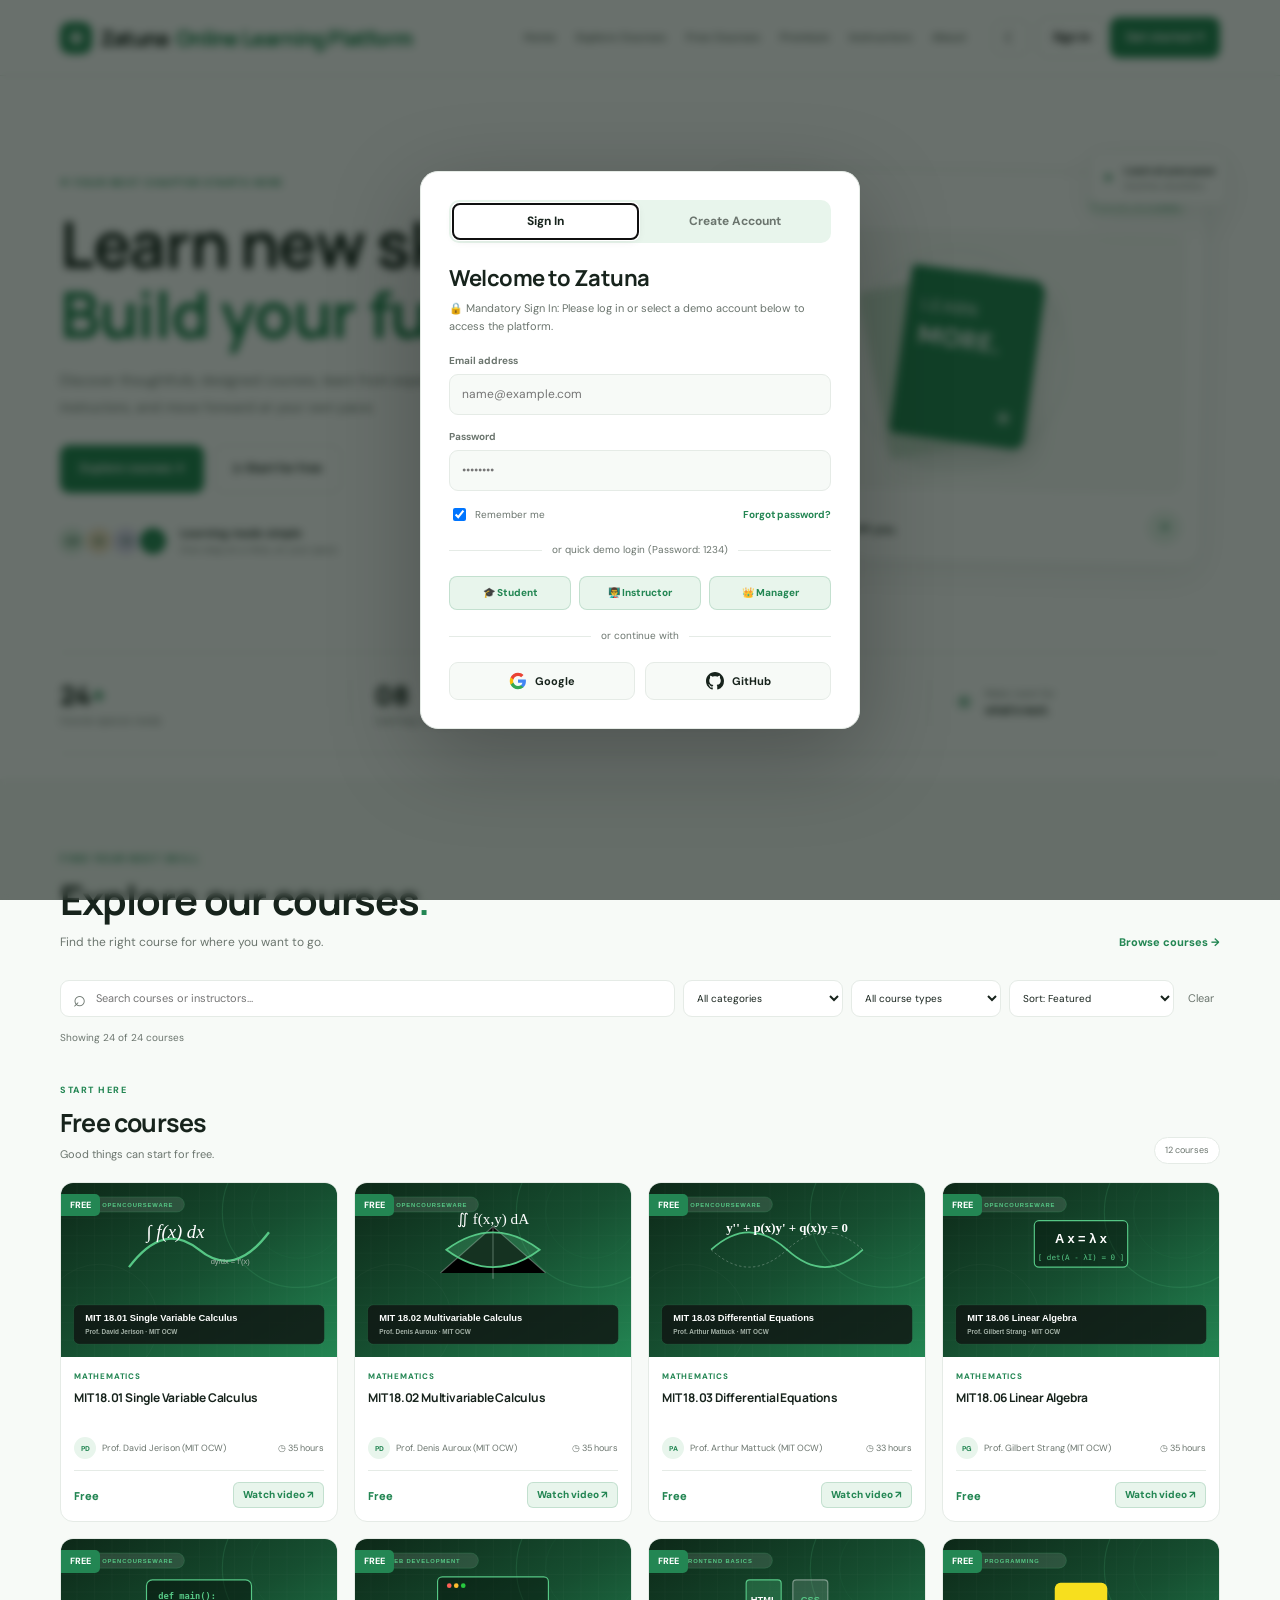
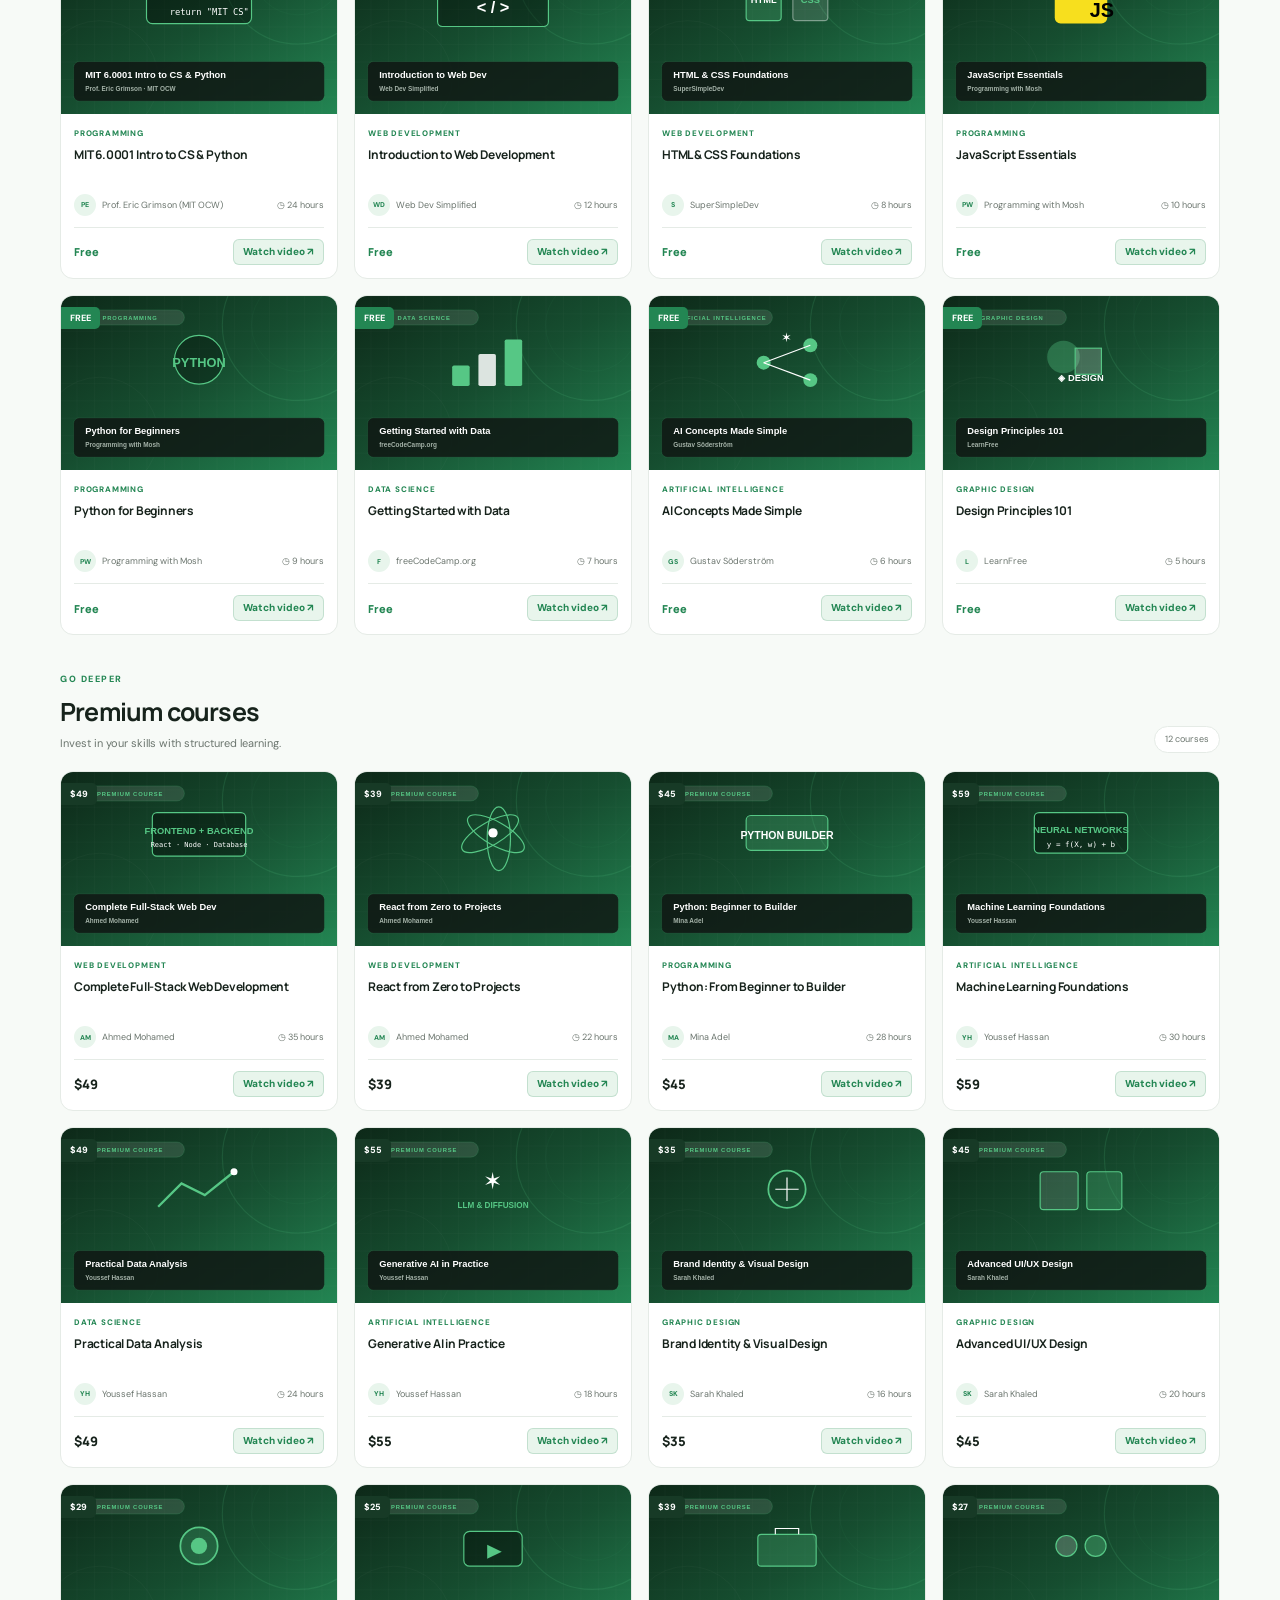
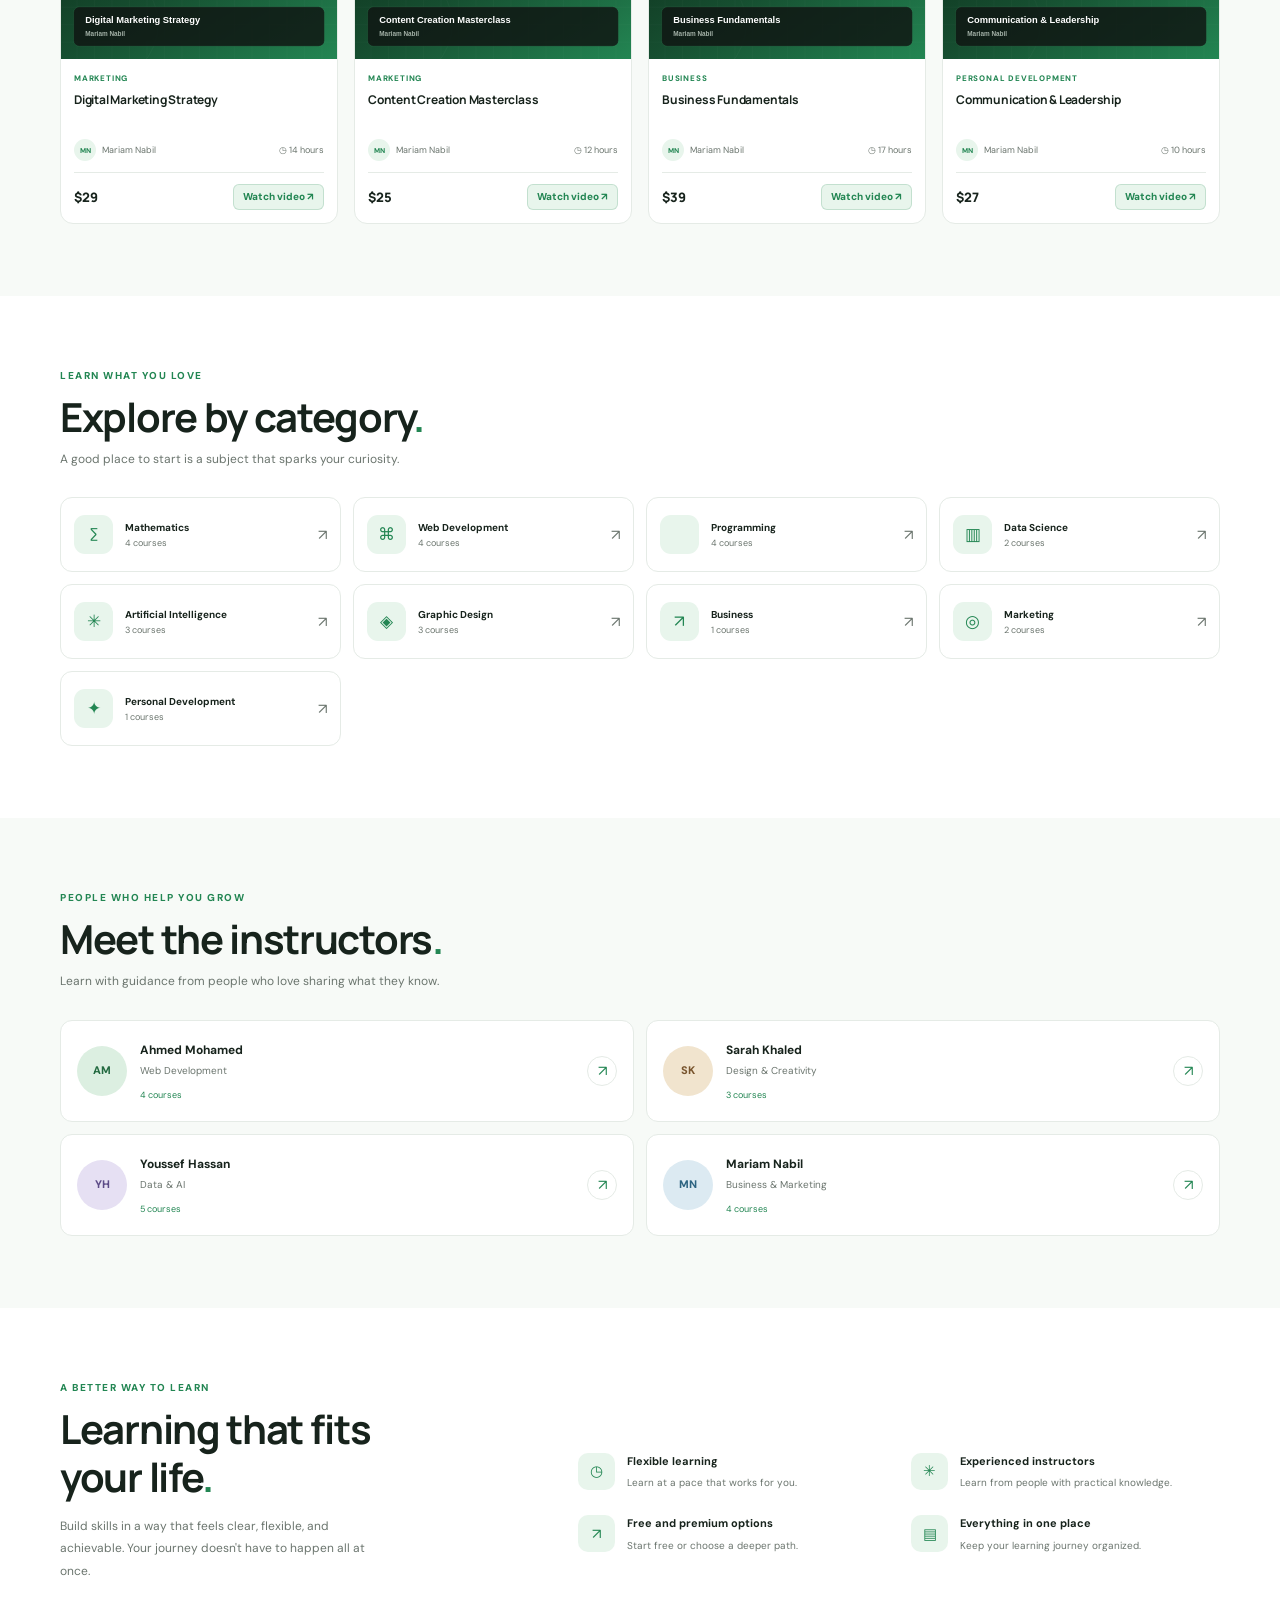
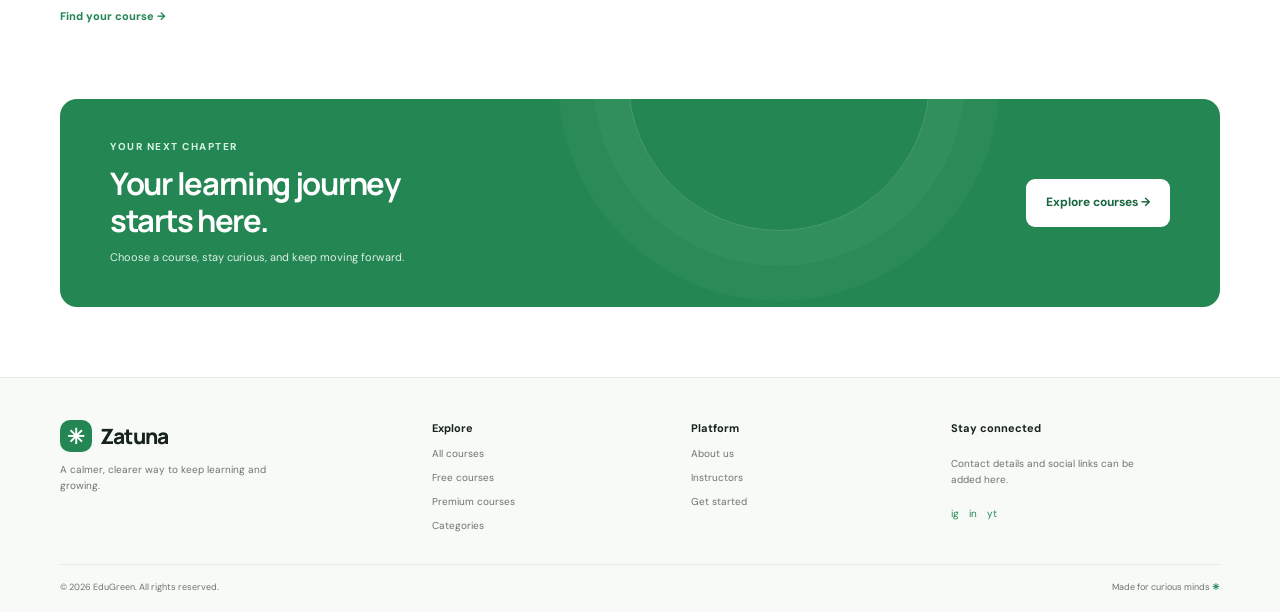
==== index.html @ 5f94d27a "Initial commit" ====
<!DOCTYPE html>
<html lang="en">
<head>
    <meta charset="utf-8">
    <meta name="viewport" content="width=device-width, initial-scale=1">

    <title>Zatuna - Online Learning Platform</title>

    <link rel="preconnect" href="https://fonts.googleapis.com">

    <link
        href="https://fonts.googleapis.com/css2?family=DM+Sans:wght@400;500;600;700&family=Manrope:wght@500;600;700;800&display=swap"
        rel="stylesheet"
    >

    <link rel="stylesheet" href="styles.css">
</head>

<body>
    <!-- Header -->
    <header class="header">
        <nav class="nav wrap">
            <a class="brand" href="#home">
                <span class="logo">✳</span>Zatuna<span>Online Learning Platform</span>
            </a>

            <button id="menuBtn" class="menu" aria-label="Toggle menu">
                ☰
            </button>

            <div id="navLinks" class="links">
                <a href="#home">Home</a>
                <a href="#courses">Explore Courses</a>
                <a href="#free-courses">Free Courses</a>
                <a href="#paid-courses">Premium</a>
                <a href="#instructors">Instructors</a>
                <a href="#about">About</a>
            </div>

            <div class="actions">
                <button id="themeBtn" class="theme" aria-label="Toggle theme">
                    ☾
                </button>

                <div id="userActions" class="userActions">
                    <button class="btn ghost auth" id="signinBtn">Sign in</button>
                    <button class="btn primary auth" id="signupBtn">Get started ↗</button>
                </div>
            </div>
        </nav>
    </header>

    <main>
        <!-- Hero Section -->
        <section class="hero wrap" id="home">
            <div>
                <div class="eyebrow">
                    ✳ YOUR NEXT CHAPTER STARTS HERE
                </div>

                <h1>
                    Learn new skills.
                    <br>
                    <em>Build your future.</em>
                </h1>

                <p class="lead">
                    Discover thoughtfully designed courses, learn from
                    experienced instructors, and move forward at your own pace.
                </p>

                <div class="heroBtns">
                    <a class="btn primary big" href="#courses">
                        Explore courses →
                    </a>

                    <a class="btn ghost big" href="#free-courses">
                        ▷ Start for free
                    </a>
                </div>

                <div class="proof">
                    <div class="avatars">
                        <i>AM</i>
                        <i>SK</i>
                        <i>YH</i>
                        <i>+</i>
                    </div>

                    <span>
                        <b>Learning made simple</b>
                        <small>One step at a time, at your pace.</small>
                    </span>
                </div>
            </div>

            <div class="heroArt">
                <div class="float f1">
                    ✦
                    <span>
                        <b>Learn at your pace</b>
                        <small>Anytime, anywhere</small>
                    </span>
                </div>

                <div class="artCard">
                    <div class="artHead">
                        YOUR LEARNING SPACE
                        <span>● OPEN TO LEARN</span>
                    </div>

                    <div class="bookArt">
                        <div class="orbit"></div>
                        <div class="bookBack"></div>

                        <div class="bookFront">
                            LEARN
                            <br>
                            <b>MORE.</b>
                            <small>✳</small>
                        </div>
                    </div>

                    <div class="artFoot">
                        <span>
                            <small>Keep growing</small>
                            <b>Your future self will thank you.</b>
                        </span>

                        <i>↗</i>
                    </div>
                </div>

                <div class="float f2">
                    ✓
                    <span>
                        <b>Small steps count</b>
                        <small>Progress over perfection</small>
                    </span>
                </div>
            </div>
        </section>

        <!-- Statistics -->
        <section class="stats wrap">
            <div>
                <b>24<span>+</span></b>
                <small>Course spaces ready</small>
            </div>

            <div>
                <b>08</b>
                <small>Learning categories</small>
            </div>

            <div>
                <b>04</b>
                <small>Instructor profiles</small>
            </div>

            <div class="statNote">
                ✳
                <span>
                    Make room for
                    <br>
                    <b>what's next.</b>
                </span>
            </div>
        </section>

        <!-- Courses Section -->
        <section id="courses" class="section courses">
            <div class="wrap">
                <div class="sectionHead">
                    <div>
                        <div class="eyebrow">FIND YOUR NEXT SKILL</div>

                        <h2>
                            Explore our courses<span>.</span>
                        </h2>

                        <p>
                            Find the right course for where you want to go.
                        </p>
                    </div>

                    <a class="textLink" href="#free-courses">
                        Browse courses →
                    </a>
                </div>

                <!-- Course Filters -->
                <div class="filters">
                    <label class="search">
                        ⌕
                        <input
                            id="search"
                            placeholder="Search courses or instructors…"
                        >
                    </label>

                    <select id="category">
                        <option value="all">All categories</option>
                    </select>

                    <select id="type">
                        <option value="all">All course types</option>
                        <option value="free">Free courses</option>
                        <option value="paid">Premium courses</option>
                    </select>

                    <select id="sort">
                        <option value="default">Sort: Featured</option>
                        <option value="title">Title: A–Z</option>
                        <option value="duration">Duration: shortest</option>
                        <option value="price-low">Price: low to high</option>
                        <option value="price-high">Price: high to low</option>
                    </select>

                    <button id="clear" class="clear">
                        Clear
                    </button>
                </div>

                <p id="summary" class="summary">
                    Showing all courses
                </p>

                <!-- Free Courses -->
                <div id="free-courses" class="courseGroup">
                    <div class="groupHead">
                        <div>
                            <label>START HERE</label>
                            <h3>Free courses</h3>
                            <p>Good things can start for free.</p>
                        </div>

                        <span id="freeCount" class="count">
                            12 courses
                        </span>
                    </div>

                    <div id="freeGrid" class="grid"></div>
                </div>

                <!-- Premium Courses -->
                <div id="paid-courses" class="courseGroup">
                    <div class="groupHead">
                        <div>
                            <label>GO DEEPER</label>
                            <h3>Premium courses</h3>
                            <p>
                                Invest in your skills with structured learning.
                            </p>
                        </div>

                        <span id="paidCount" class="count">
                            12 courses
                        </span>
                    </div>

                    <div id="paidGrid" class="grid"></div>
                </div>

                <!-- Empty Search Results -->
                <div id="empty" class="empty hidden">
                    <div>⌕</div>
                    <h3>No courses found</h3>

                    <p>
                        Try another search term or clear your filters.
                    </p>

                    <button class="btn primary" id="emptyClear">
                        Clear filters
                    </button>
                </div>
            </div>
        </section>

        <!-- Categories Section -->
        <section class="section wrap" id="categories">
            <div class="sectionHead">
                <div>
                    <div class="eyebrow">LEARN WHAT YOU LOVE</div>

                    <h2>
                        Explore by category<span>.</span>
                    </h2>

                    <p>
                        A good place to start is a subject that sparks
                        your curiosity.
                    </p>
                </div>
            </div>

            <div id="categoryGrid" class="categoryGrid"></div>
        </section>

        <!-- Instructors Section -->
        <section class="section instructors" id="instructors">
            <div class="wrap">
                <div class="sectionHead">
                    <div>
                        <div class="eyebrow">
                            PEOPLE WHO HELP YOU GROW
                        </div>

                        <h2>
                            Meet the instructors<span>.</span>
                        </h2>

                        <p>
                            Learn with guidance from people who love
                            sharing what they know.
                        </p>
                    </div>
                </div>

                <div class="instructorGrid">
                    <article>
                        <i class="av green">AM</i>

                        <div>
                            <b>Ahmed Mohamed</b>
                            <p>Web Development</p>
                            <small>4 courses</small>
                        </div>

                        <a href="#courses">↗</a>
                    </article>

                    <article>
                        <i class="av sand">SK</i>

                        <div>
                            <b>Sarah Khaled</b>
                            <p>Design &amp; Creativity</p>
                            <small>3 courses</small>
                        </div>

                        <a href="#courses">↗</a>
                    </article>

                    <article>
                        <i class="av lilac">YH</i>

                        <div>
                            <b>Youssef Hassan</b>
                            <p>Data &amp; AI</p>
                            <small>5 courses</small>
                        </div>

                        <a href="#courses">↗</a>
                    </article>

                    <article>
                        <i class="av blue">MN</i>

                        <div>
                            <b>Mariam Nabil</b>
                            <p>Business &amp; Marketing</p>
                            <small>4 courses</small>
                        </div>

                        <a href="#courses">↗</a>
                    </article>
                </div>
            </div>
        </section>

        <!-- About and Benefits -->
        <section class="section wrap benefits" id="about">
            <div>
                <div class="eyebrow">A BETTER WAY TO LEARN</div>

                <h2>
                    Learning that fits
                    <br>
                    your life<span>.</span>
                </h2>

                <p>
                    Build skills in a way that feels clear, flexible,
                    and achievable. Your journey doesn't have to happen
                    all at once.
                </p>

                <a class="textLink" href="#courses">
                    Find your course →
                </a>
            </div>

            <div class="benefitGrid">
                <article>
                    <i>◷</i>

                    <span>
                        <b>Flexible learning</b>
                        <small>Learn at a pace that works for you.</small>
                    </span>
                </article>

                <article>
                    <i>✳</i>

                    <span>
                        <b>Experienced instructors</b>
                        <small>
                            Learn from people with practical knowledge.
                        </small>
                    </span>
                </article>

                <article>
                    <i>↗</i>

                    <span>
                        <b>Free and premium options</b>
                        <small>
                            Start free or choose a deeper path.
                        </small>
                    </span>
                </article>

                <article>
                    <i>▤</i>

                    <span>
                        <b>Everything in one place</b>
                        <small>
                            Keep your learning journey organized.
                        </small>
                    </span>
                </article>
            </div>
        </section>

        <!-- Call to Action -->
        <section id="signup" class="wrap cta">
            <div>
                <div class="eyebrow">YOUR NEXT CHAPTER</div>

                <h2>
                    Your learning journey
                    <br>
                    starts here.
                </h2>

                <p>
                    Choose a course, stay curious, and keep moving forward.
                </p>
            </div>

            <a href="#courses" class="btn white big">
                Explore courses →
            </a>
        </section>
    </main>

    <!-- Footer -->
    <footer>
        <div class="wrap footer">
            <div>
                <a class="brand" href="#home">
                    <span class="logo">✳</span>Zatuna<span></span>
                </a>

                <p>
                    A calmer, clearer way to keep learning and growing.
                </p>
            </div>

            <div>
                <b>Explore</b>
                <a href="#courses">All courses</a>
                <a href="#free-courses">Free courses</a>
                <a href="#paid-courses">Premium courses</a>
                <a href="#categories">Categories</a>
            </div>

            <div>
                <b>Platform</b>
                <a href="#about">About us</a>
                <a href="#instructors">Instructors</a>
                <a href="#signup">Get started</a>
            </div>

            <div>
                <b>Stay connected</b>

                <p>
                    Contact details and social links can be added here.
                </p>

                <span class="socials">ig　in　yt</span>
            </div>
        </div>

        <div class="wrap footBottom">
            <span>© 2026 EduGreen. All rights reserved.</span>

            <span>
                Made for curious minds
                <b>✳</b>
            </span>
        </div>
    </footer>

    <!-- Course Dialog -->
    <dialog id="dialog">
        <button id="closeDialog" class="close">×</button>
        <div id="dialogContent"></div>
    </dialog>

    <!-- Authentication Dialog -->
    <dialog id="authDialog" class="authDialog">
        <button id="closeAuthDialog" class="close">×</button>
        <div class="authHeader">
            <div class="authTabs">
                <button type="button" id="tabSignin" class="authTab active">Sign In</button>
                <button type="button" id="tabSignup" class="authTab">Create Account</button>
            </div>
        </div>

        <!-- Sign In Form -->
        <form id="signinForm" class="authForm">
            <h3>Welcome to Zatuna</h3>
            <p class="authSub">🔒 Mandatory Sign In: Please log in or select a demo account below to access the platform.</p>
            
            <label class="inputField">
                <span>Email address</span>
                <input type="email" id="signinEmail" placeholder="name@example.com" required>
            </label>

            <label class="inputField">
                <span>Password</span>
                <input type="password" id="signinPassword" placeholder="••••••••" required>
            </label>

            <div class="authMeta">
                <label class="checkboxLabel">
                    <input type="checkbox" id="rememberMe" checked>
                    <span>Remember me</span>
                </label>
                <a href="#" id="forgotPassword" class="authLink">Forgot password?</a>
            </div>

            <div class="authDivider"><span>or quick demo login (Password: 1234)</span></div>

            <div class="demoAccounts">
                <div class="demoBtns">
                    <button type="button" class="demoBtn" data-email="student@zatuna.com" data-name="Student User" data-role="Student">🎓 Student</button>
                    <button type="button" class="demoBtn" data-email="instructor@zatuna.com" data-name="Instructor User" data-role="Instructor">👨‍🏫 Instructor</button>
                    <button type="button" class="demoBtn" data-email="manager@zatuna.com" data-name="Manager User" data-role="Manager">👑 Manager</button>
                </div>
            </div>

            <div class="authDivider"><span>or continue with</span></div>

            <div class="socialBtns">
                <button type="button" class="socialBtn" id="googleLogin">
                    <svg width="18" height="18" viewBox="0 0 24 24"><path fill="#4285F4" d="M22.56 12.25c0-.78-.07-1.53-.2-2.25H12v4.26h5.92c-.26 1.37-1.04 2.53-2.21 3.31v2.77h3.57c2.08-1.92 3.28-4.74 3.28-8.09z"/><path fill="#34A853" d="M12 23c2.97 0 5.46-.98 7.28-2.66l-3.57-2.77c-.98.66-2.23 1.06-3.71 1.06-2.86 0-5.29-1.93-6.16-4.53H2.18v2.84C3.99 20.53 7.7 23 12 23z"/><path fill="#FBBC05" d="M5.84 14.09c-.22-.66-.35-1.36-.35-2.09s.13-1.43.35-2.09V7.06H2.18C1.43 8.55 1 10.22 1 12s.43 3.45 1.18 4.94l2.85-2.22.81-.63z"/><path fill="#EA4335" d="M12 5.38c1.62 0 3.06.56 4.21 1.64l3.15-3.15C17.45 2.09 14.97 1 12 1 7.7 1 3.99 3.47 2.18 7.06l3.66 2.84c.87-2.6 3.3-4.52 6.16-4.52z"/></svg>
                    Google
                </button>
                <button type="button" class="socialBtn" id="githubLogin">
                    <svg width="18" height="18" viewBox="0 0 24 24" fill="currentColor"><path d="M12 0C5.37 0 0 5.37 0 12c0 5.31 3.435 9.795 8.205 11.385.6.105.825-.255.825-.57 0-.285-.015-1.23-.015-2.235-3.015.555-3.795-.735-4.035-1.41-.135-.345-.72-1.41-1.23-1.695-.42-.225-1.02-.78-.015-.795.945-.015 1.62.87 1.845 1.23 1.08 1.815 2.805 1.305 3.495.99.105-.78.42-1.305.765-1.605-2.67-.3-5.46-1.335-5.46-5.925 0-1.305.465-2.385 1.23-3.225-.12-.3-.54-1.53.12-3.18 0 0 1.005-.315 3.3 1.23.96-.27 1.98-.405 3-.405s2.04.135 3 .405c2.295-1.56 3.3-1.23 3.3-1.23.66 1.65.24 2.88.12 3.18.765.84 1.23 1.905 1.23 3.225 0 4.605-2.805 5.625-5.475 5.925.435.375.81 1.095.81 2.22 0 1.605-.015 2.895-.015 3.3 0 .315.225.69.825.57A12.02 12.02 0 0024 12c0-6.63-5.37-12-12-12z"/></svg>
                    GitHub
                </button>
            </div>
        </form>

        <!-- Sign Up Form -->
        <form id="signupForm" class="authForm hidden">
            <h3>Create your account</h3>
            <p class="authSub">Start learning with free and premium courses.</p>
            
            <label class="inputField">
                <span>Full Name</span>
                <input type="text" id="signupName" placeholder="e.g. Omar Ahmed" required>
            </label>

            <label class="inputField">
                <span>Email address</span>
                <input type="email" id="signupEmail" placeholder="name@example.com" required>
            </label>

            <label class="inputField">
                <span>Password</span>
                <input type="password" id="signupPassword" placeholder="At least 6 characters" required minlength="6">
            </label>

            <button type="submit" class="btn primary big fullWidth">Create Account →</button>
        </form>
    </dialog>

    <!-- Toast Notification -->
    <div id="toast" class="toast"></div>

    <!-- JavaScript Files -->
    <script src="courses.js"></script>
    <script src="app.js"></script>
</body>
</html>
---- styles.css ----
* {
    box-sizing: border-box;
}

:root {
    --bg: #fff;
    --soft: #f7faf7;
    --card: #fff;
    --text: #17231c;
    --muted: #6b756e;
    --green: #238653;
    --darkgreen: #17663f;
    --pale: #e8f5ec;
    --border: #e5ebe6;
    --shadow: 0 12px 35px #1b3e2712;
    --header: #ffffffed;
}

html[data-theme=dark] {
    color-scheme: dark;
    --bg: #101713;
    --soft: #151e18;
    --card: #19241d;
    --text: #f0f5f1;
    --muted: #a5b3a9;
    --green: #56c785;
    --darkgreen: #2d9d60;
    --pale: #20392a;
    --border: #29382e;
    --shadow: 0 12px 35px #0003;
    --header: #101713ed;
}

html {
    scroll-behavior: smooth;
    scroll-padding-top: 85px;
}

body {
    margin: 0;
    background: var(--bg);
    color: var(--text);
    font: 15px/1.6 "DM Sans", sans-serif;
    transition: background .2s, color .2s;
}

a {
    color: inherit;
    text-decoration: none;
}

button,
input,
select {
    font: inherit;
}

button {
    cursor: pointer;
}

.wrap {
    width: min(1160px, calc(100% - 44px));
    margin: auto;
}

.header {
    height: 76px;
    position: sticky;
    top: 0;
    z-index: 10;
    background: var(--header);
    backdrop-filter: blur(15px);
    border-bottom: 1px solid var(--border);
}

.nav {
    height: 100%;
    display: flex;
    align-items: center;
    gap: 26px;
}

.brand {
    display: inline-flex;
    align-items: center;
    gap: 8px;
    font: 800 21px Manrope, sans-serif;
    letter-spacing: -.8px;
    white-space: nowrap;
}

.brand > span:last-child {
    color: var(--green);
}

.logo {
    width: 32px;
    height: 32px;
    border-radius: 10px;
    background: var(--green);
    color: white;
    display: grid;
    place-items: center;
}

.links {
    display: flex;
    gap: 20px;
    margin-left: auto;
}

.links a {
    font-size: 11px;
    font-weight: 700;
    color: var(--muted);
}

.links a:hover {
    color: var(--green);
}

.actions {
    display: flex;
    gap: 8px;
    align-items: center;
}

.btn {
    display: inline-flex;
    align-items: center;
    justify-content: center;
    gap: 10px;
    padding: 10px 15px;
    border: 1px solid transparent;
    border-radius: 9px;
    font-size: 12px;
    font-weight: 700;
    transition: .2s;
}

.btn:hover {
    transform: translateY(-2px);
}

.primary {
    background: var(--green);
    color: white;
}

.primary:hover {
    background: var(--darkgreen);
}

.ghost {
    background: var(--card);
    border-color: var(--border);
}

.ghost:hover {
    border-color: var(--green);
    color: var(--green);
}

.big {
    padding: 13px 19px;
}

.theme,
.menu {
    border: 1px solid var(--border);
    background: var(--card);
    color: var(--text);
    border-radius: 9px;
    width: 37px;
    height: 37px;
}

.menu {
    display: none;
}

.hero {
    padding-top: 70px;
    padding-bottom: 65px;
    display: grid;
    grid-template-columns: 1fr .92fr;
    gap: 65px;
    align-items: center;
    min-height: 560px;
}

.eyebrow {
    font-size: 10px;
    letter-spacing: 1.5px;
    font-weight: 800;
    color: var(--green);
}

h1,
h2,
h3 {
    font-family: Manrope, sans-serif;
    letter-spacing: -1.3px;
}

h1 {
    font-size: clamp(42px, 5.2vw, 64px);
    line-height: 1.1;
    margin: 18px 0;
}

h1 em {
    color: var(--green);
    font-style: normal;
}

.lead {
    color: var(--muted);
    max-width: 450px;
    font-size: 14px;
    line-height: 1.9;
}

.heroBtns {
    display: flex;
    gap: 10px;
    flex-wrap: wrap;
    margin-top: 25px;
}

.proof {
    display: flex;
    align-items: center;
    gap: 12px;
    margin-top: 32px;
}

.avatars {
    display: flex;
}

.avatars i {
    font-style: normal;
    font-size: 8px;
    font-weight: 800;
    background: #d7eadc;
    color: #245d3b;
    border: 2px solid var(--bg);
    width: 30px;
    height: 30px;
    border-radius: 50%;
    display: grid;
    place-items: center;
    margin-left: -3px;
}

.avatars i:nth-child(2) {
    background: #f3e2c7;
}

.avatars i:nth-child(3) {
    background: #dcd7ef;
}

.avatars i:nth-child(4) {
    background: var(--green);
    color: white;
}

.proof b,
.proof small {
    display: block;
}

.proof b {
    font-size: 11px;
}

.proof small {
    font-size: 10px;
    color: var(--muted);
}

.heroArt {
    position: relative;
    padding: 25px 15px;
}

.artCard {
    position: relative;
    background: var(--card);
    border: 1px solid var(--border);
    border-radius: 20px;
    padding: 20px;
    box-shadow: var(--shadow);
    transform: rotate(1deg);
}

.artHead {
    display: flex;
    justify-content: space-between;
    font-size: 8px;
    letter-spacing: 1px;
    color: var(--muted);
    font-weight: 800;
}

.artHead span {
    color: var(--green);
    background: var(--pale);
    padding: 4px 7px;
    border-radius: 20px;
}

.bookArt {
    height: 260px;
    margin: 17px 0;
    background: var(--soft);
    border-radius: 13px;
    display: grid;
    place-items: center;
    position: relative;
    overflow: hidden;
}

.orbit {
    width: 220px;
    height: 220px;
    border: 1px solid #23865330;
    border-radius: 50%;
    position: absolute;
}

.bookBack,
.bookFront {
    position: absolute;
    width: 135px;
    height: 170px;
    border-radius: 5px 12px 12px 5px;
    box-shadow: 8px 13px 25px #133d251c;
}

.bookBack {
    background: #c9dfce;
    transform: translate(-17px, 4px) rotate(-12deg);
}

.bookFront {
    background: var(--green);
    color: white;
    padding: 27px 15px;
    font-size: 17px;
    line-height: 1.4;
    transform: translate(10px, -3px) rotate(7deg);
    letter-spacing: 1px;
}

.bookFront b {
    font-size: 25px;
}

.bookFront small {
    position: absolute;
    bottom: 12px;
    right: 14px;
    font-size: 22px;
}

.artFoot {
    display: flex;
    justify-content: space-between;
    align-items: center;
}

.artFoot small,
.artFoot b {
    display: block;
}

.artFoot small {
    color: var(--muted);
    font-size: 9px;
}

.artFoot b {
    font-size: 11px;
}

.artFoot i {
    font-style: normal;
    background: var(--pale);
    color: var(--green);
    border-radius: 50%;
    width: 34px;
    height: 34px;
    display: grid;
    place-items: center;
}

.float {
    position: absolute;
    z-index: 2;
    background: var(--card);
    border: 1px solid var(--border);
    border-radius: 12px;
    padding: 12px;
    box-shadow: var(--shadow);
    display: flex;
    align-items: center;
    gap: 9px;
    color: var(--green);
}

.float span {
    color: var(--text);
}

.float b,
.float small {
    display: block;
}

.float b {
    font-size: 10px;
}

.float small {
    font-size: 9px;
    color: var(--muted);
}

.f1 {
    right: -8px;
    top: 4px;
}

.f2 {
    left: -8px;
    bottom: 5px;
}

.stats {
    display: grid;
    grid-template-columns: repeat(4, 1fr);
    border-block: 1px solid var(--border);
    padding: 24px 0;
}

.stats > div {
    border-right: 1px solid var(--border);
    padding: 0 25px;
    display: flex;
    flex-direction: column;
}

.stats > div:first-child {
    padding-left: 0;
}

.stats > div:last-child {
    border: 0;
}

.stats b {
    font: 800 26px Manrope;
}

.stats b span,
.sectionHead h2 span,
.benefits h2 span {
    color: var(--green);
}

.stats small {
    font-size: 10px;
    color: var(--muted);
}

.statNote {
    flex-direction: row !important;
    align-items: center;
    gap: 12px;
    color: var(--green);
    font-size: 22px;
}

.statNote span {
    font-size: 10px;
    color: var(--muted);
}

.statNote b {
    font-size: 11px;
    color: var(--text);
}

.section {
    padding: 72px 0;
}

.courses {
    background: var(--soft);
    margin-top: 25px;
}

.sectionHead {
    display: flex;
    align-items: flex-end;
    justify-content: space-between;
    gap: 20px;
    margin-bottom: 28px;
}

.sectionHead h2,
.benefits h2 {
    font-size: clamp(29px, 3.5vw, 40px);
    line-height: 1.2;
    margin: 9px 0;
}

.sectionHead p,
.benefits > div:first-child > p {
    font-size: 12px;
    color: var(--muted);
    margin: 0;
}

.textLink {
    font-size: 11px;
    font-weight: 800;
    color: var(--green);
    white-space: nowrap;
}

.filters {
    display: grid;
    grid-template-columns: minmax(200px, 1fr) 160px 150px 165px auto;
    gap: 8px;
}

.search {
    display: flex;
    align-items: center;
    gap: 8px;
    background: var(--card);
    border: 1px solid var(--border);
    border-radius: 9px;
    padding: 0 12px;
    font-size: 22px;
    color: var(--muted);
}

.search input {
    min-width: 0;
    width: 100%;
    border: 0;
    outline: 0;
    background: transparent;
    color: var(--text);
    font-size: 11px;
}

.filters select {
    min-width: 0;
    width: 100%;
    border: 1px solid var(--border);
    background: var(--card);
    color: var(--text);
    border-radius: 9px;
    padding: 0 9px;
    font-size: 10px;
}

.clear {
    background: none;
    border: 0;
    color: var(--muted);
    font-size: 11px;
}

.summary {
    font-size: 10px;
    color: var(--muted);
    margin: 13px 0 25px;
}

.courseGroup {
    margin-top: 30px;
}

.groupHead {
    display: flex;
    align-items: flex-end;
    justify-content: space-between;
    margin-bottom: 18px;
}

.groupHead label {
    font-size: 9px;
    color: var(--green);
    font-weight: 800;
    letter-spacing: 1.5px;
}

.groupHead h3 {
    font-size: 25px;
    margin: 3px 0;
    letter-spacing: -.8px;
}

.groupHead p {
    font-size: 11px;
    color: var(--muted);
    margin: 0;
}

.count {
    border: 1px solid var(--border);
    background: var(--card);
    color: var(--muted);
    border-radius: 20px;
    padding: 5px 10px;
    font-size: 9px;
}

.grid {
    display: grid;
    grid-template-columns: repeat(4, minmax(0, 1fr));
    gap: 16px;
}

.course {
    background: var(--card);
    border: 1px solid var(--border);
    border-radius: 13px;
    overflow: hidden;
    display: flex;
    flex-direction: column;
    transition: .2s;
    min-width: 0;
    cursor: pointer;
}

.course:hover {
    transform: translateY(-4px);
    box-shadow: var(--shadow);
    border-color: #23865360;
}

.courseImage {
    aspect-ratio: 1.58;
    background: var(--pale);
    position: relative;
    display: grid;
    place-items: center;
    overflow: hidden;
}

.courseImage img {
    width: 100%;
    height: 100%;
    object-fit: cover;
}

.placeholder {
    position: absolute;
    inset: 0;
    display: flex;
    flex-direction: column;
    justify-content: center;
    align-items: center;
    gap: 7px;
    background: linear-gradient(135deg, var(--pale), var(--soft));
    color: var(--green);
    text-align: center;
}

.placeholder .pic {
    font-size: 26px;
}

.placeholder b {
    font: 700 10px Manrope;
    letter-spacing: 1px;
}

.placeholder small {
    font-size: 8px;
    color: var(--muted);
}

.ribbon {
    position: absolute;
    left: 0;
    top: 11px;
    background: var(--green);
    color: white;
    border-radius: 0 5px 5px 0;
    padding: 4px 9px;
    font-size: 9px;
    font-weight: 800;
}

.ribbon.paid {
    background: #173a26;
}

.courseBody {
    padding: 13px;
    display: flex;
    flex-direction: column;
    flex: 1;
}

.cat {
    font-size: 8px;
    color: var(--green);
    font-weight: 800;
    letter-spacing: .8px;
    text-transform: uppercase;
}

.course h4 {
    font: 700 12px/1.5 Manrope;
    letter-spacing: -.2px;
    margin: 6px 0 12px;
    min-height: 36px;
}

.meta {
    display: flex;
    align-items: center;
    justify-content: space-between;
    gap: 5px;
    border-bottom: 1px solid var(--border);
    padding-bottom: 11px;
    color: var(--muted);
    font-size: 9px;
}

.teacher {
    display: flex;
    align-items: center;
    gap: 6px;
    min-width: 0;
}

.teacher i {
    font-style: normal;
    width: 22px;
    height: 22px;
    border-radius: 50%;
    background: var(--pale);
    color: var(--green);
    display: grid;
    place-items: center;
    font-size: 7px;
    font-weight: 800;
    flex-shrink: 0;
}

.teacher span {
    white-space: nowrap;
    overflow: hidden;
    text-overflow: ellipsis;
}

.duration {
    white-space: nowrap;
}

.courseFoot {
    display: flex;
    justify-content: space-between;
    align-items: center;
    padding-top: 11px;
    margin-top: auto;
    gap: 5px;
}

.price {
    font: 800 13px Manrope;
}

.price.free {
    color: var(--green);
    font-size: 11px;
}

.details,
.watchLink {
    background: var(--pale);
    border: 1px solid #23865330;
    color: var(--green);
    border-radius: 6px;
    padding: 4px 9px;
    font-size: 10px;
    font-weight: 800;
    transition: .2s;
    text-decoration: none;
    display: inline-flex;
    align-items: center;
}

.watchLink:hover {
    background: var(--green);
    color: white;
    border-color: var(--green);
}

.paidGroup {
    margin-top: 58px;
}

.empty {
    text-align: center;
    padding: 45px;
    border: 1px dashed var(--border);
    border-radius: 14px;
    background: var(--card);
}

.empty > div {
    font-size: 30px;
    color: var(--green);
}

.empty p {
    color: var(--muted);
    font-size: 12px;
}

.hidden {
    display: none !important;
}

.categoryGrid {
    display: grid;
    grid-template-columns: repeat(4, 1fr);
    gap: 12px;
}

.categoryCard {
    display: flex;
    align-items: center;
    gap: 12px;
    text-align: left;
    border: 1px solid var(--border);
    background: var(--card);
    color: var(--text);
    border-radius: 12px;
    padding: 17px 13px;
    transition: .2s;
}

.categoryCard:hover,
.categoryCard.selected {
    border-color: var(--green);
    transform: translateY(-2px);
}

.catIcon {
    width: 39px;
    height: 39px;
    border-radius: 11px;
    background: var(--pale);
    color: var(--green);
    display: grid;
    place-items: center;
    font-size: 17px;
    flex-shrink: 0;
}

.categoryCard b,
.categoryCard small {
    display: block;
}

.categoryCard b {
    font-size: 10px;
}

.categoryCard small {
    font-size: 9px;
    color: var(--muted);
}

.categoryCard > span:last-child {
    margin-left: auto;
    color: var(--muted);
}

.instructors {
    background: var(--soft);
}

.instructorGrid {
    display: grid;
    grid-template-columns: repeat(2, 1fr);
    gap: 12px;
}

.instructorGrid article {
    display: flex;
    align-items: center;
    gap: 13px;
    padding: 16px;
    border: 1px solid var(--border);
    background: var(--card);
    border-radius: 12px;
}

.av {
    width: 50px;
    height: 50px;
    display: grid;
    place-items: center;
    border-radius: 50%;
    font-style: normal;
    font-size: 11px;
    font-weight: 800;
    flex-shrink: 0;
}

.green {
    background: #dcefe1;
    color: #236a40;
}

.sand {
    background: #f1e4ce;
    color: #78542d;
}

.lilac {
    background: #e6e0f3;
    color: #5c4b87;
}

.blue {
    background: #dceaf2;
    color: #2d6481;
}

.instructorGrid b {
    font-size: 12px;
}

.instructorGrid p {
    font-size: 10px;
    color: var(--muted);
    margin: 2px 0;
}

.instructorGrid small {
    font-size: 9px;
    color: var(--green);
}

.instructorGrid a {
    margin-left: auto;
    border: 1px solid var(--border);
    color: var(--green);
    border-radius: 50%;
    width: 30px;
    height: 30px;
    display: grid;
    place-items: center;
}

.benefits {
    display: grid;
    grid-template-columns: .8fr 1.2fr;
    gap: 90px;
    align-items: center;
}

.benefits > div:first-child > p {
    line-height: 1.9;
    max-width: 330px;
    margin: 14px 0 20px;
}

.benefitGrid {
    display: grid;
    grid-template-columns: 1fr 1fr;
    gap: 24px;
}

.benefitGrid article {
    display: flex;
    gap: 12px;
}

.benefitGrid i {
    font-style: normal;
    width: 37px;
    height: 37px;
    display: grid;
    place-items: center;
    background: var(--pale);
    color: var(--green);
    border-radius: 10px;
    flex-shrink: 0;
}

.benefitGrid b,
.benefitGrid small {
    display: block;
}

.benefitGrid b {
    font-size: 11px;
}

.benefitGrid small {
    font-size: 10px;
    line-height: 1.7;
    color: var(--muted);
    margin-top: 4px;
}

.cta {
    margin-bottom: 70px;
    background: var(--green);
    color: white;
    border-radius: 17px;
    padding: 40px 50px;
    display: flex;
    justify-content: space-between;
    align-items: center;
    gap: 20px;
    position: relative;
    overflow: hidden;
}

.cta:after {
    content: "";
    position: absolute;
    right: 25%;
    top: -170px;
    width: 300px;
    height: 300px;
    border: 1px solid #ffffff2b;
    border-radius: 50%;
    box-shadow: 0 0 0 35px #ffffff08, 0 0 0 70px #ffffff08;
}

.cta .eyebrow {
    color: #d5f2df;
}

.cta h2 {
    font-size: 31px;
    line-height: 1.2;
    margin: 10px 0;
}

.cta p {
    font-size: 11px;
    color: #e0f1e5;
    margin: 0;
}

.white {
    background: white;
    color: #17663f;
    z-index: 1;
}

footer {
    background: var(--soft);
    border-top: 1px solid var(--border);
    padding: 42px 0 18px;
}

.footer {
    display: grid;
    grid-template-columns: 1.5fr 1fr 1fr 1.2fr;
    gap: 35px;
    padding-bottom: 30px;
}

.footer p,
.footer a:not(.brand) {
    font-size: 10px;
    color: var(--muted);
}

.footer p {
    max-width: 210px;
}

.footer > div:not(:first-child) {
    display: flex;
    flex-direction: column;
    align-items: flex-start;
    gap: 8px;
}

.footer > div > b {
    font-size: 11px;
}

.footer .brand {
    color: var(--text);
}

.socials {
    font-size: 10px;
    color: var(--green);
}

.footBottom {
    display: flex;
    justify-content: space-between;
    border-top: 1px solid var(--border);
    padding-top: 15px;
    color: var(--muted);
    font-size: 9px;
}

.footBottom b {
    color: var(--green);
}

dialog {
    width: min(510px, calc(100% - 28px));
    border: 1px solid var(--border);
    border-radius: 15px;
    background: var(--card);
    color: var(--text);
    padding: 28px;
    box-shadow: 0 25px 90px #0004;
}

dialog::backdrop {
    background: #06120a99;
    backdrop-filter: blur(4px);
}

.close {
    float: right;
    border: 0;
    border-radius: 50%;
    background: var(--soft);
    color: var(--text);
    font-size: 22px;
    width: 30px;
    height: 30px;
}

.dialogArt {
    height: 130px;
    display: grid;
    place-items: center;
    border-radius: 10px;
    background: var(--pale);
    color: var(--green);
    font-size: 32px;
    margin-bottom: 18px;
}

.dialogText {
    font-size: 12px;
    color: var(--muted);
    line-height: 1.8;
}

.toast {
    position: fixed;
    bottom: 20px;
    left: 50%;
    transform: translate(-50%, 15px);
    opacity: 0;
    pointer-events: none;
    background: var(--text);
    color: var(--bg);
    padding: 10px 15px;
    border-radius: 9px;
    font-size: 11px;
    z-index: 30;
    transition: .2s;
}

.toast.show {
    opacity: 1;
    transform: translate(-50%, 0);
}

@media (max-width: 1050px) {
    .links {
        gap: 12px;
    }

    .links a {
        font-size: 10px;
    }

    .nav {
        gap: 15px;
    }

    .auth {
        padding: 8px 10px;
    }

    .grid {
        grid-template-columns: repeat(3, minmax(0, 1fr));
    }

    .filters {
        grid-template-columns: 1fr 1fr 1fr;
    }

    .search {
        grid-column: span 3;
    }

    .clear {
        min-height: 35px;
    }

    .hero {
        gap: 30px;
    }

    .benefits {
        gap: 45px;
    }
}

@media (max-width: 780px) {
    .wrap {
        width: calc(100% - 34px);
    }

    .header {
        height: 67px;
    }

    .menu {
        display: block;
        margin-left: auto;
        font-size: 18px;
    }

    .links {
        display: none;
        position: absolute;
        top: 66px;
        left: 0;
        right: 0;
        background: var(--bg);
        padding: 14px 24px 18px;
        border-bottom: 1px solid var(--border);
        box-shadow: var(--shadow);
        flex-direction: column;
        gap: 0;
    }

    .links.open {
        display: flex;
    }

    .links a {
        padding: 10px 0;
        font-size: 13px;
    }

    .auth {
        display: none;
    }

    .hero {
        grid-template-columns: 1fr;
        padding-top: 45px;
        gap: 25px;
    }

    .heroArt {
        width: min(100%, 470px);
        margin: auto;
    }

    .bookArt {
        height: 220px;
    }

    .stats {
        grid-template-columns: repeat(2, 1fr);
        row-gap: 18px;
    }

    .stats > div {
        padding: 0 15px;
    }

    .stats > div:nth-child(2) {
        border-right: 0;
    }

    .stats > div:nth-child(3) {
        padding-left: 0;
    }

    .section {
        padding: 52px 0;
    }

    .grid {
        grid-template-columns: repeat(2, minmax(0, 1fr));
        gap: 12px;
    }

    .categoryGrid {
        grid-template-columns: repeat(2, 1fr);
    }

    .benefits {
        grid-template-columns: 1fr;
        gap: 30px;
    }

    .footer {
        grid-template-columns: repeat(2, 1fr);
        gap: 25px;
    }

    .cta {
        padding: 32px 28px;
    }

    .sectionHead {
        align-items: flex-start;
    }
}

@media (max-width: 480px) {
    .wrap {
        width: calc(100% - 28px);
    }

    .brand {
        font-size: 19px;
    }

    .hero {
        padding-top: 36px;
    }

    h1 {
        font-size: 41px;
    }

    .lead {
        font-size: 13px;
    }

    .big {
        padding: 11px 13px;
        font-size: 11px;
    }

    .heroArt {
        padding: 17px 8px;
    }

    .artCard {
        padding: 14px;
    }

    .bookArt {
        height: 200px;
    }

    .bookFront,
    .bookBack {
        width: 115px;
        height: 145px;
    }

    .bookFront {
        font-size: 14px;
    }

    .bookFront b {
        font-size: 21px;
    }

    .float {
        padding: 9px;
    }

    .f1 {
        right: -5px;
    }

    .f2 {
        left: -5px;
    }

    .float b {
        font-size: 9px;
    }

    .float small {
        font-size: 8px;
    }

    .stats > div {
        padding: 0 10px;
    }

    .sectionHead {
        flex-direction: column;
        gap: 10px;
    }

    .sectionHead h2,
    .benefits h2 {
        font-size: 29px;
    }

    .filters {
        grid-template-columns: 1fr 1fr;
    }

    .search {
        grid-column: span 2;
    }

    .filters select {
        height: 40px;
        font-size: 10px;
    }

    .clear {
        grid-column: span 2;
        text-align: right;
    }

    .course h4 {
        font-size: 11px;
        min-height: 46px;
    }

    .courseBody {
        padding: 10px;
    }

    .meta {
        align-items: flex-start;
        flex-direction: column;
        gap: 6px;
    }

    .courseFoot {
        align-items: flex-start;
        flex-direction: column;
        gap: 4px;
    }

    .groupHead h3 {
        font-size: 22px;
    }

    .groupHead p {
        max-width: 220px;
    }

    .count {
        padding: 5px 7px;
        font-size: 8px;
    }

    .categoryGrid {
        gap: 8px;
    }

    .categoryCard {
        padding: 12px 8px;
        gap: 8px;
    }

    .catIcon {
        width: 32px;
        height: 32px;
    }

    .categoryCard b {
        font-size: 9px;
    }

    .instructorGrid {
        grid-template-columns: 1fr;
    }

    .benefitGrid {
        grid-template-columns: 1fr;
        gap: 17px;
    }

    .cta {
        align-items: flex-start;
        flex-direction: column;
        padding: 27px 21px;
    }

    .cta h2 {
        font-size: 28px;
    }

    .footer {
        gap: 22px 15px;
    }

    .footer > div:first-child {
        grid-column: span 2;
    }

    .footBottom {
        flex-direction: column;
        gap: 7px;
    }

    dialog {
        padding: 21px;
    }
}

/* Authentication Modal & User Profile Styles */
.authDialog {
    width: min(440px, calc(100% - 28px));
    padding: 28px;
    border-radius: 18px;
}

.authHeader {
    margin-bottom: 18px;
}

.authTabs {
    display: flex;
    background: var(--pale);
    padding: 4px;
    border-radius: 10px;
    gap: 4px;
}

.authTab {
    flex: 1;
    background: none;
    border: 0;
    padding: 8px 0;
    font-size: 12px;
    font-weight: 700;
    color: var(--muted);
    border-radius: 7px;
    transition: 0.2s;
}

.authTab.active {
    background: var(--card);
    color: var(--text);
    box-shadow: 0 2px 8px rgba(0, 0, 0, 0.08);
}

.authForm h3 {
    font-size: 22px;
    margin: 0 0 4px;
    letter-spacing: -0.5px;
}

.authSub {
    font-size: 11px;
    color: var(--muted);
    margin: 0 0 18px;
}

.inputField {
    display: flex;
    flex-direction: column;
    gap: 5px;
    margin-bottom: 14px;
    text-align: left;
}

.inputField span {
    font-size: 10px;
    font-weight: 700;
    color: var(--muted);
}

.inputField input {
    background: var(--soft);
    border: 1px solid var(--border);
    color: var(--text);
    border-radius: 9px;
    padding: 10px 12px;
    font-size: 12px;
    outline: 0;
    transition: 0.2s;
}

.inputField input:focus {
    border-color: var(--green);
}

.authMeta {
    display: flex;
    justify-content: space-between;
    align-items: center;
    font-size: 10px;
    margin-bottom: 18px;
}

.checkboxLabel {
    display: flex;
    align-items: center;
    gap: 6px;
    color: var(--muted);
    cursor: pointer;
}

.authLink {
    color: var(--green);
    font-weight: 700;
}

.fullWidth {
    width: 100%;
    margin-top: 4px;
}

.authDivider {
    display: flex;
    align-items: center;
    margin: 18px 0;
    color: var(--muted);
    font-size: 10px;
}

.authDivider::before,
.authDivider::after {
    content: "";
    flex: 1;
    border-bottom: 1px solid var(--border);
}

.authDivider span {
    padding: 0 10px;
}

.socialBtns {
    display: grid;
    grid-template-columns: 1fr 1fr;
    gap: 10px;
}

.socialBtn {
    display: inline-flex;
    align-items: center;
    justify-content: center;
    gap: 8px;
    background: var(--soft);
    border: 1px solid var(--border);
    color: var(--text);
    border-radius: 9px;
    padding: 9px;
    font-size: 11px;
    font-weight: 700;
    transition: 0.2s;
}

.socialBtn:hover {
    border-color: var(--green);
    background: var(--card);
}

.userProfile {
    display: flex;
    align-items: center;
    gap: 8px;
}

.userAvatar {
    width: 32px;
    height: 32px;
    border-radius: 50%;
    background: var(--green);
    color: white;
    display: grid;
    place-items:center;
    font-size: 11px;
    font-weight: 800;
}

.userName {
    font-size: 11px;
    font-weight: 700;
}

.signOutBtn {
    background: none;
    border: 1px solid var(--border);
    color: var(--muted);
    border-radius: 8px;
    padding: 5px 9px;
    font-size: 10px;
    font-weight: 700;
    transition: 0.2s;
}

.signOutBtn:hover {
    color: #e63946;
    border-color: #e63946;
}

.demoAccounts {
    margin: 8px 0;
}

.demoBtns {
    display: grid;
    grid-template-columns: repeat(3, 1fr);
    gap: 8px;
}

.demoBtn {
    background: var(--pale);
    border: 1px solid #23865330;
    color: var(--green);
    border-radius: 8px;
    padding: 8px 4px;
    font-size: 10px;
    font-weight: 800;
    transition: 0.2s;
    cursor: pointer;
}

.demoBtn:hover {
    background: var(--green);
    color: white;
}

.roleBadge {
    background: var(--pale);
    color: var(--green);
    border-radius: 12px;
    padding: 2px 7px;
    font-size: 9px;
    font-weight: 800;
    text-transform: uppercase;
    letter-spacing: 0.5px;
}
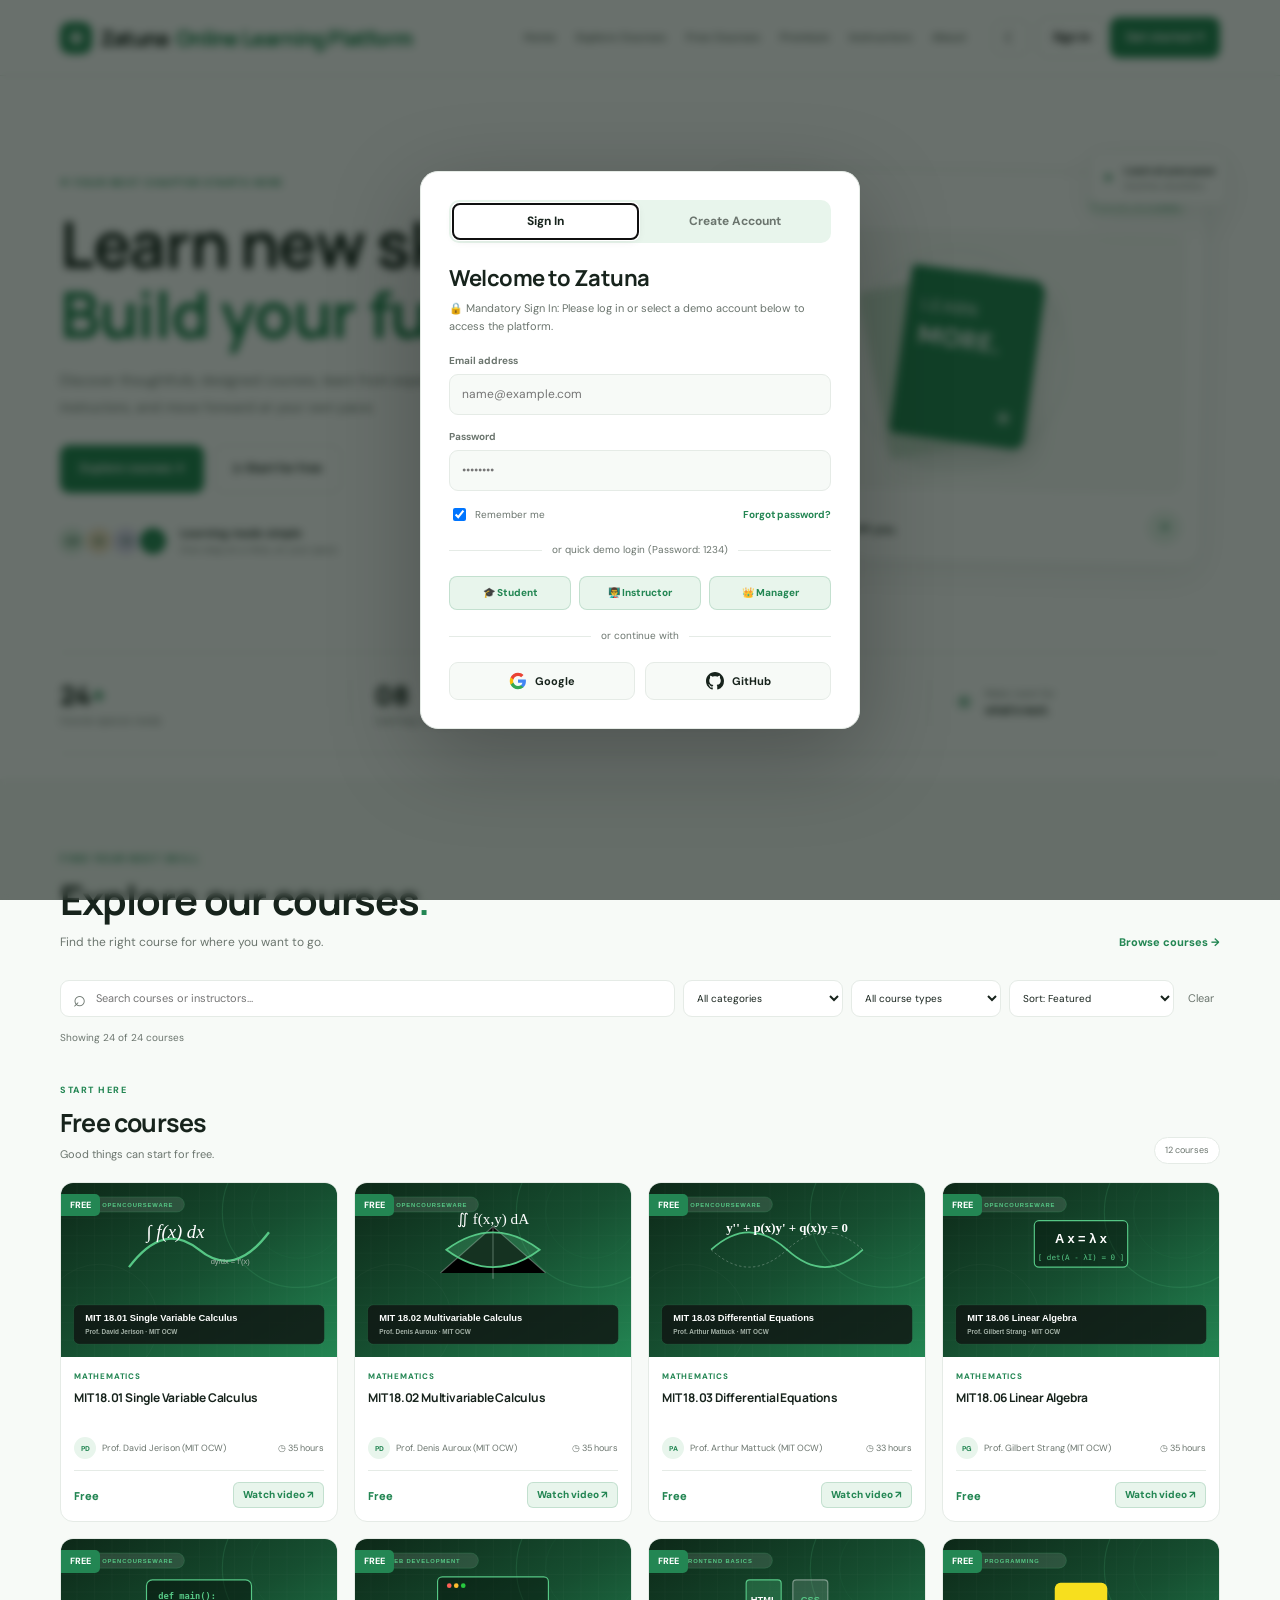
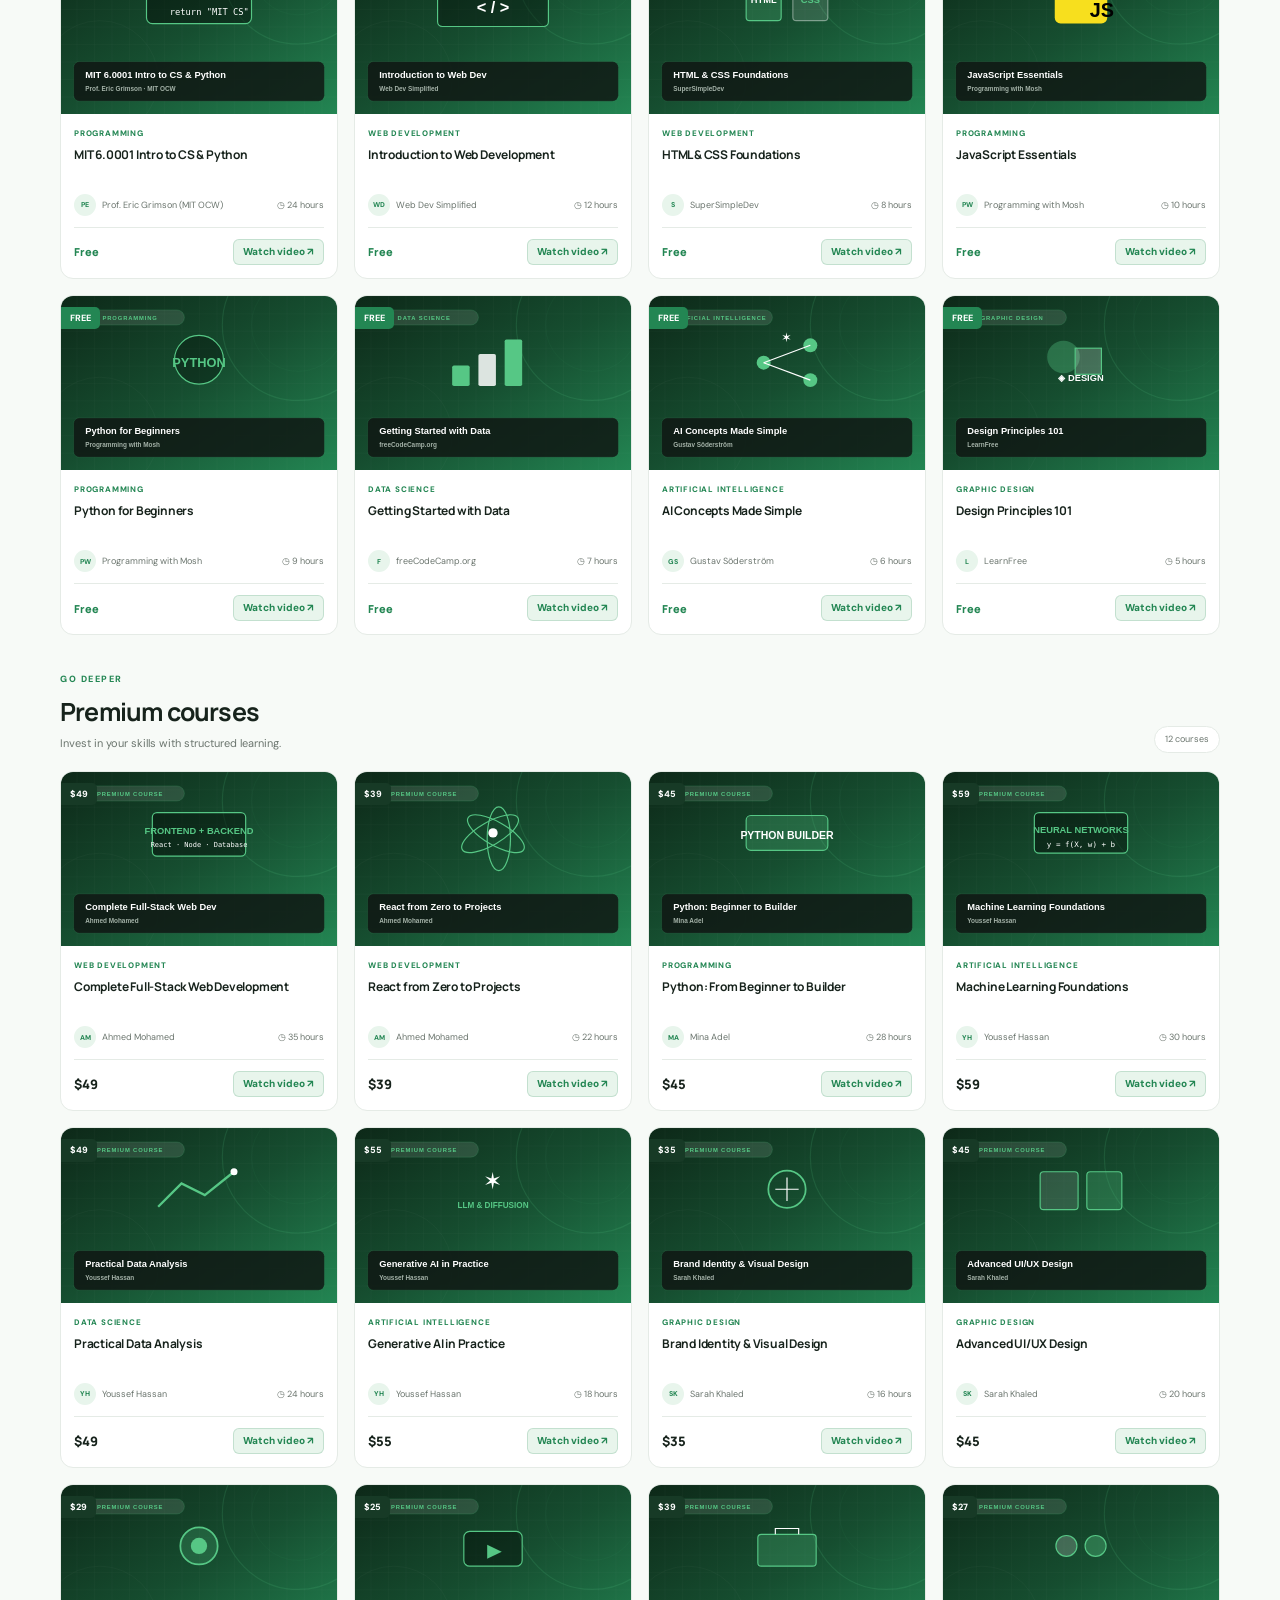
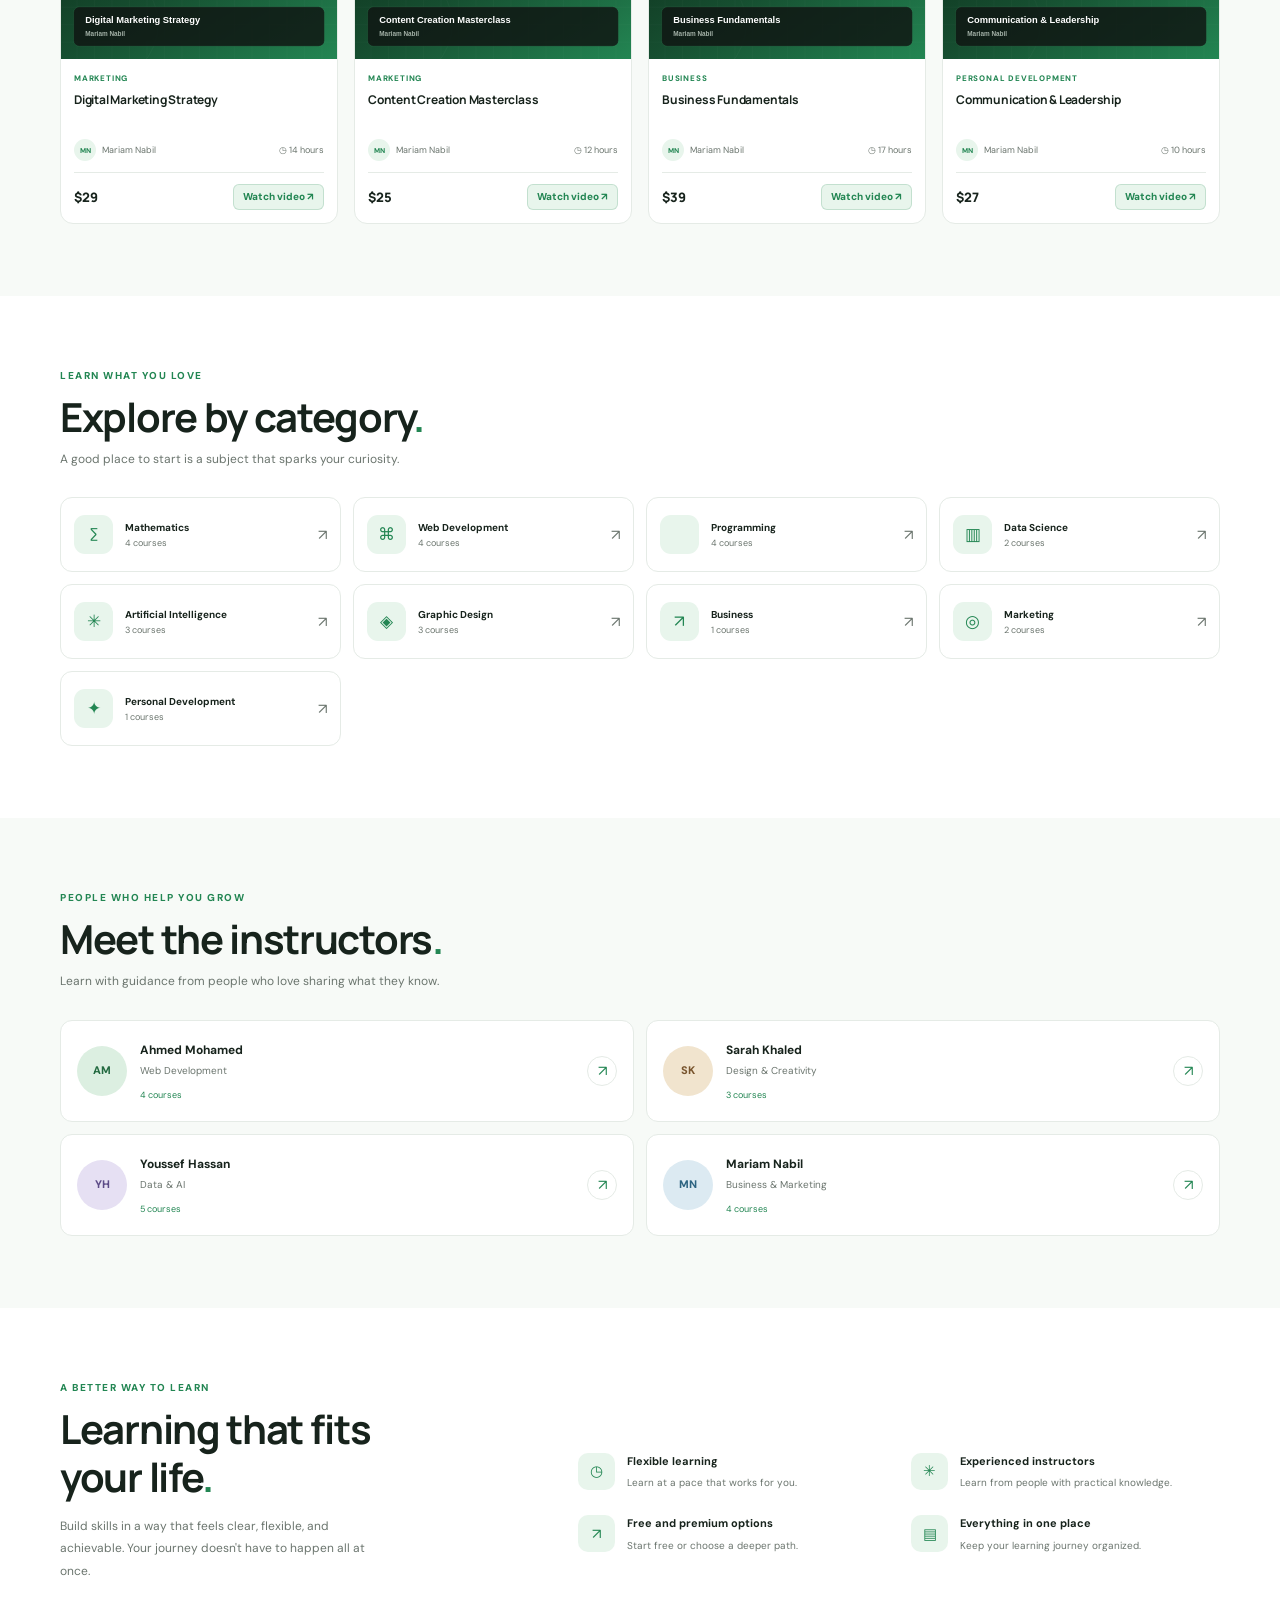
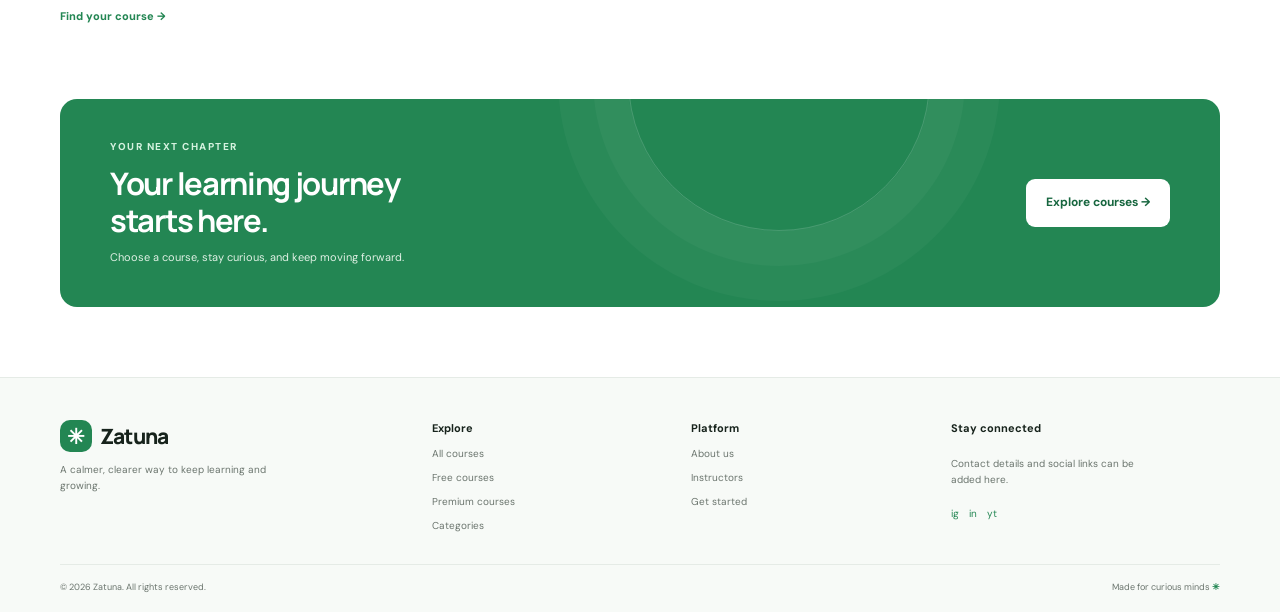
==== commit e053ec93: "Update" ====
--- a/index.html
+++ b/index.html
@@ -499,7 +499,7 @@
         </div>
 
         <div class="wrap footBottom">
-            <span>© 2026 EduGreen. All rights reserved.</span>
+            <span>© 2026 Zatuna. All rights reserved.</span>
 
             <span>
                 Made for curious minds
